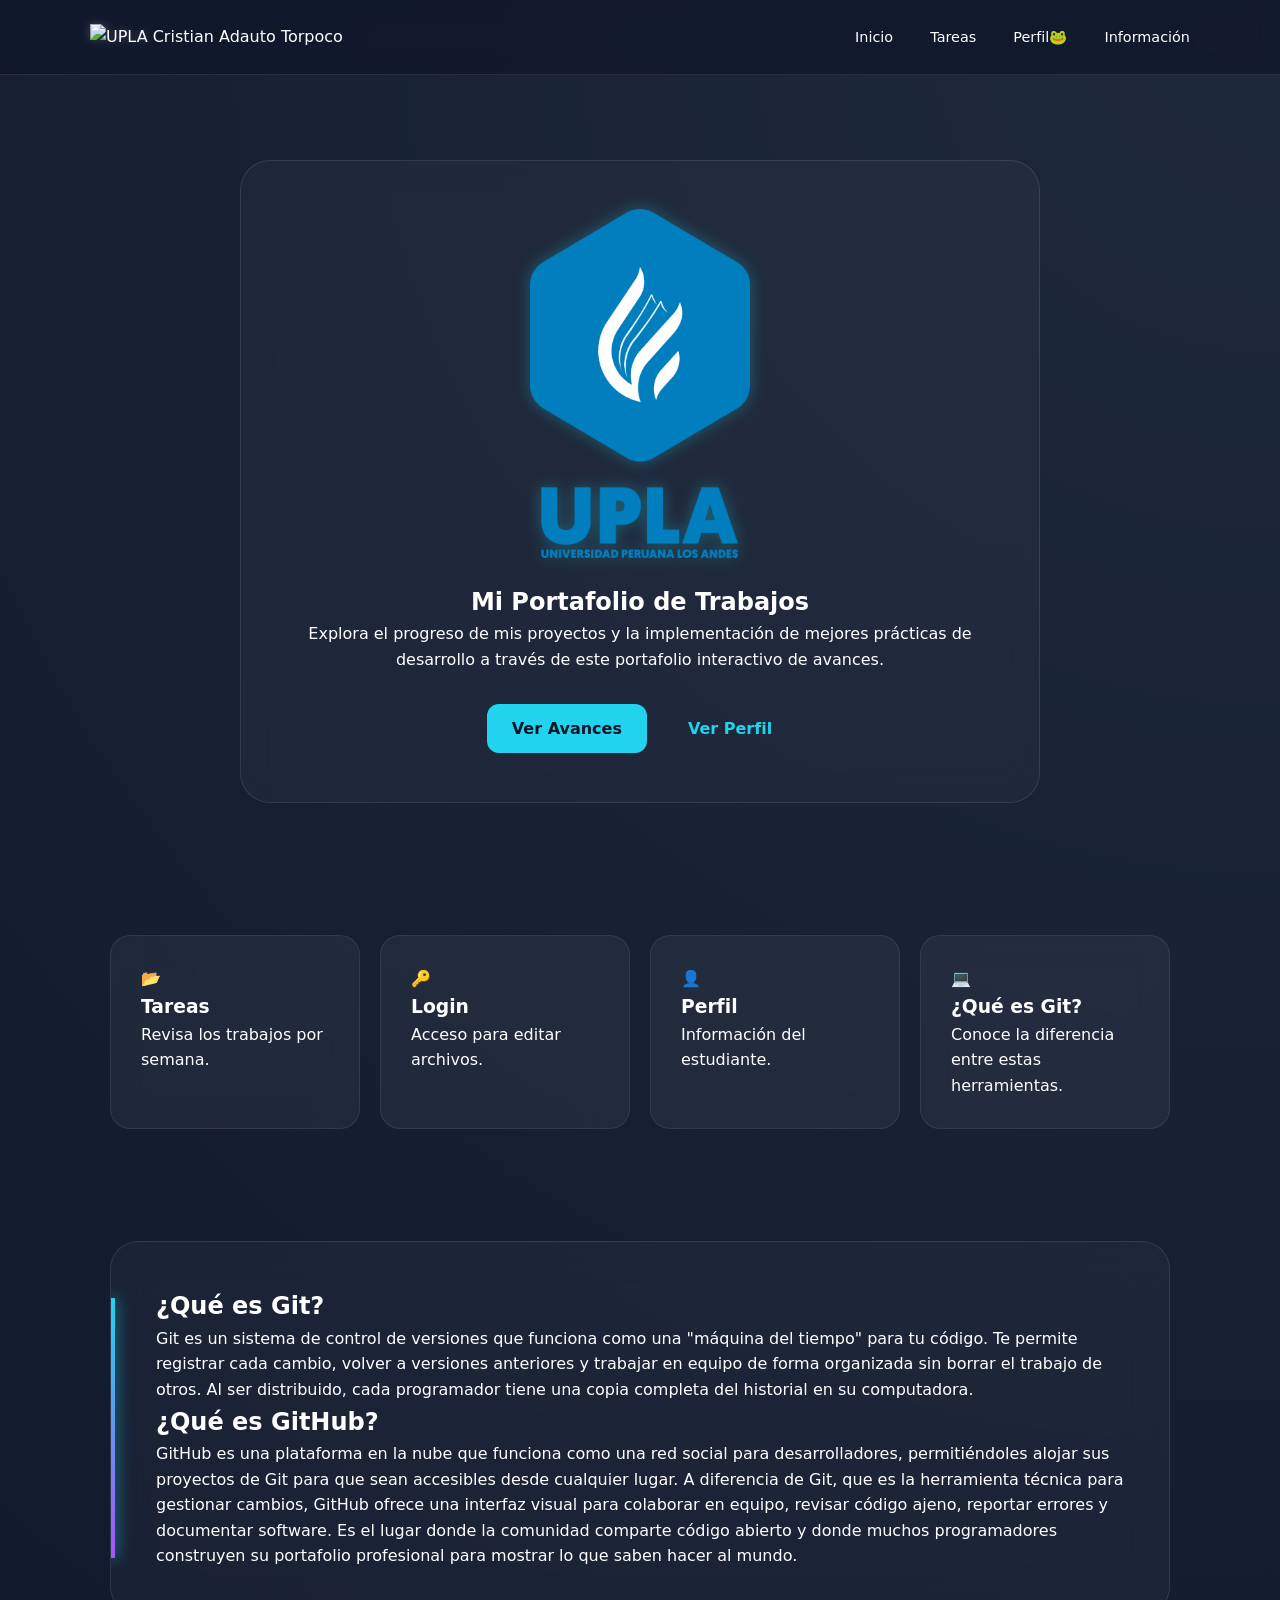
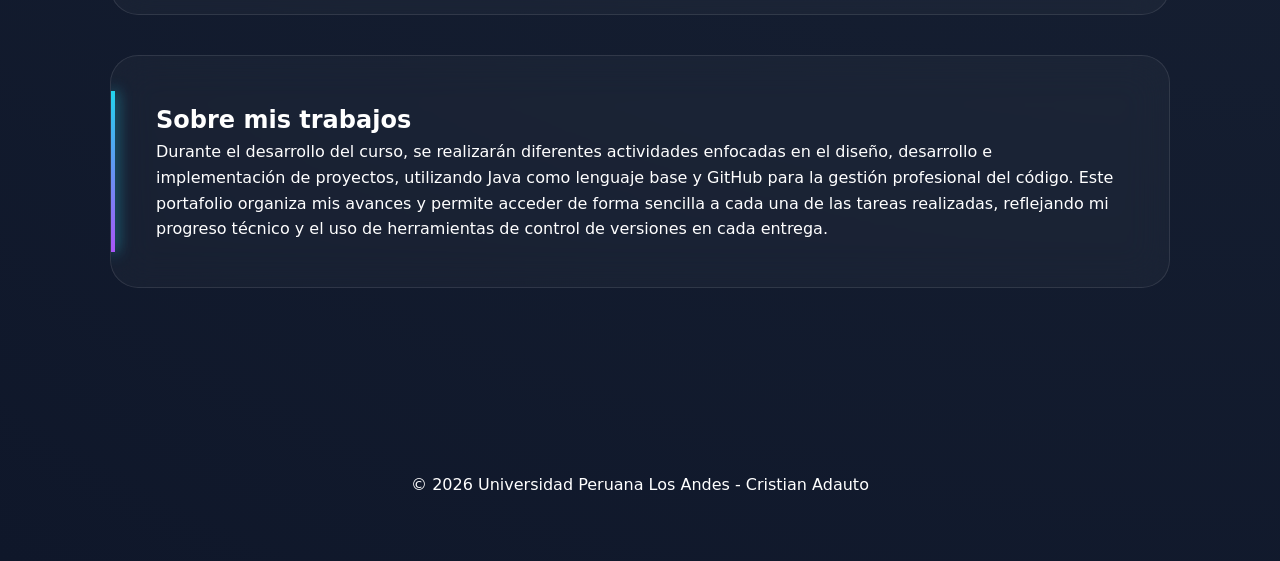
==== index.html @ 8ed3f62c "Update index.html" ====
<!DOCTYPE html>
<html lang="es">
<head>
    <meta charset="UTF-8">
    <meta name="viewport" content="width=device-width, initial-scale=1.0">
    <title>Mi Portafolio Profesional | UPLA</title>
    <link rel="stylesheet" href="style.css">
</head>
<body>

    <nav class="navbar animate-in">
        <div class="nav-container">
            <div class="brand-section">
                <img src="img/icono.png" alt="UPLA" class="nav-logo">
                <span class="user-name">Cristian Adauto Torpoco</span>
            </div>
                
            <div class="nav-links">
                <a href="#inicio">Inicio</a>
                <a href="tareas.html">Tareas</a>
                <a href="perfil.html">Perfil🐸</a>
                <a href="#info">Información</a>
            </div>
        </div>
    </nav>

    <main class="main-wrapper">
        
        <section id="inicio" class="hero-section">
            <div class="hero-glass animate-in" style="animation-delay: 0.1s;">
                <img src="img/logoupla.png" alt="UPLA" class="hero-logo">
                <h1>Mi Portafolio de Trabajos</h1>
                <p>Explora el progreso de mis proyectos y la implementación de mejores prácticas de desarrollo a través de este portafolio interactivo de avances.</p>
                <div class="hero-actions">
                    <a href="tareas.html" class="btn-main">Ver Avances</a>
                    <a href="perfil.html" class="btn-sub">Ver Perfil</a>
                </div>
            </div>
        </section>

        <section class="quick-access">
            <a href="tareas.html" class="q-card animate-in" style="animation-delay: 0.2s; text-decoration: none; color: white;">
                <div class="q-icon">📂</div>
                <h3>Tareas</h3>
                <p>Revisa los trabajos por semana.</p>
            </a>
            <div class="q-card animate-in" style="animation-delay: 0.3s;">
                <div class="q-icon">🔑</div>
                <h3>Login</h3>
                <p>Acceso para editar archivos.</p>
            </div>
            <a href="perfil.html" class="q-card animate-in" style="animation-delay: 0.4s; text-decoration: none; color: white;">
                <div class="q-icon">👤</div>
                <h3>Perfil</h3>
                <p>Información del estudiante.</p>
            </a>
            <a href="#info" class="q-card animate-in" style="animation-delay: 0.5s; text-decoration: none; color: white;">
                <div class="q-icon">💻</div>
                <h3>¿Qué es Git?</h3>
                <p>Conoce la diferencia entre estas herramientas.</p>
            </a>
        </section>

        <section id="info" class="info-section">
            <div class="info-container">
                <article class="glass-card info-card animate-in" style="animation-delay: 0.6s;">
                    <div class="card-glow"></div> 
                    <div class="card-content">
                        <h2>¿Qué es Git?</h2>
                        <p>Git es un sistema de control de versiones que funciona como una "máquina del tiempo" para tu código. Te permite registrar cada cambio, volver a versiones anteriores y trabajar en equipo de forma organizada sin borrar el trabajo de otros. Al ser distribuido, cada programador tiene una copia completa del historial en su computadora.</p>
                        
                        <h2>¿Qué es GitHub?</h2>
                        <p>GitHub es una plataforma en la nube que funciona como una red social para desarrolladores, permitiéndoles alojar sus proyectos de Git para que sean accesibles desde cualquier lugar. A diferencia de Git, que es la herramienta técnica para gestionar cambios, GitHub ofrece una interfaz visual para colaborar en equipo, revisar código ajeno, reportar errores y documentar software. Es el lugar donde la comunidad comparte código abierto y donde muchos programadores construyen su portafolio profesional para mostrar lo que saben hacer al mundo.</p>
                    </div>
                </article>

                <article class="glass-card info-card animate-in" style="animation-delay: 0.8s;">
                    <div class="card-glow"></div>
                    <div class="card-content">
                        <h2>Sobre mis trabajos</h2>
                        <p>Durante el desarrollo del curso, se realizarán diferentes actividades enfocadas en el diseño, desarrollo e implementación de proyectos, utilizando Java como lenguaje base y GitHub para la gestión profesional del código. Este portafolio organiza mis avances y permite acceder de forma sencilla a cada una de las tareas realizadas, reflejando mi progreso técnico y el uso de herramientas de control de versiones en cada entrega.</p>
                    </div>
                </article>
            </div>
        </section>

    </main>

    <footer class="footer animate-in" style="animation-delay: 1s;">
        <p>© 2026 Universidad Peruana Los Andes - Cristian Adauto</p>
    </footer>

</body>
</html>
---- style.css ----
:root {
    --bg-dark: #0f172a;
    --accent-cyan: #22d3ee;
    --accent-purple: #a855f7;
    --glass-bg: rgba(255, 255, 255, 0.03);
    --glass-border: rgba(255, 255, 255, 0.1);
}

* {
    margin: 0;
    padding: 0;
    box-sizing: border-box;
    scroll-behavior: smooth;
}

body {
    background-color: var(--bg-dark);
    background-image: radial-gradient(circle at top right, #1e293b, #0f172a);
    color: white;
    font-family: 'Inter', system-ui, sans-serif;
    line-height: 1.6;
    overflow-x: hidden;
}

@keyframes fadeInUp {
    from {
        opacity: 0;
        transform: translateY(40px);
    }
    to {
        opacity: 1;
        transform: translateY(0);
    }
}

.animate-in {
    opacity: 0;
    animation: fadeInUp 1s ease forwards;
}

.navbar {
    position: fixed;
    top: 0;
    width: 100%;
    padding: 1.5rem;
    background: rgba(15, 23, 42, 0.8);
    backdrop-filter: blur(10px);
    z-index: 1000;
    border-bottom: 1px solid var(--glass-border);
    animation: fadeInUp 0.8s ease forwards;
}

.nav-container {
    max-width: 1100px;
    margin: 0 auto;
    display: flex;
    justify-content: space-between;
    align-items: center;
}

.nav-links a {
    color: white;
    text-decoration: none;
    margin-left: 2rem;
    font-size: 0.9rem;
    transition: color 0.3s;
}

.nav-links a:hover {
    color: var(--accent-cyan);
}

.hero-section {
    padding: 160px 20px 100px;
    display: flex;
    justify-content: center;
}

.hero-glass {
    background: var(--glass-bg);
    border: 1px solid var(--glass-border);
    backdrop-filter: blur(15px);
    padding: 3rem;
    border-radius: 30px;
    text-align: center;
    max-width: 800px;
    display: flex;
    flex-direction: column;
    align-items: center;
    animation: fadeInUp 1s ease 0.2s forwards;
    opacity: 0;
}

.hero-logo {
    width: 220px;          
    height: auto;          
    margin-bottom: 25px;
    
    filter: drop-shadow(0 0 8px rgba(34, 211, 238, 0.3)); 
    
    transition: filter 0.5s ease, transform 0.3s ease;
    cursor: pointer;
}

.hero-logo:hover {
    /* Combinamos dos capas: una intensa cerca del borde y una muy difuminada afuera */
    filter: drop-shadow(0 0 5px var(--accent-cyan)) 
            drop-shadow(0 0 15px var(--accent-cyan)); /* Sombra más amplia = Brillo más suave [cite: 988, 991] */
            
    transform: scale(1.01); /* Pequeño realce visual */
}
.hero-actions {
    margin-top: 30px;      /* Reducido de 60px a 30px para subir los botones [cite: 259, 290] */
    display: flex;
    gap: 20px;            /* Espacio horizontal entre botones */
    justify-content: center;
    align-items: center;  /* Esto asegura que "Ver Perfil" no esté más arriba ni más abajo  */
}

.btn-main {
    background: var(--accent-cyan);
    color: var(--bg-dark);
    padding: 12px 25px;   /* Padding equilibrado */
    border-radius: 12px;
    text-decoration: none;
    font-weight: bold;
    display: inline-block;
    transition: 0.3s ease;
}

.btn-main:hover {
    transform: translateY(-3px);
    box-shadow: 0 10px 20px rgba(34, 211, 238, 0.2);
}

.btn-sub {
    color: var(--accent-cyan);
    text-decoration: none;
    font-weight: bold;
    padding: 12px 20px;   /* Misma altura que el botón principal para que cuadre [cite: 291] */
    border-radius: 12px;
    border: 1px solid transparent; /* Para mantener el tamaño igual al principal */
    display: inline-block;
    transition: 0.3s ease;
}

/* 5. CARDS GENERALES (EFECTO PRO) */
.q-card,
.week-card {
    background: rgba(255, 255, 255, 0.05);
    backdrop-filter: blur(15px);
    border: 1px solid rgba(255, 255, 255, 0.08);
    border-radius: 20px;
    transition: all 0.35s ease;
    transform: translateY(0) scale(1);
}

/* Q CARDS */
.q-card {
    padding: 30px;
    opacity: 0;
    animation: fadeInUp 1s ease forwards;
}

/* WEEK CARDS */
.week-card {
    padding: 2rem;
    text-align: center;
    text-decoration: none;
    color: white;
    font-weight: bold;
    opacity: 0;
    animation: fadeInUp 1s ease forwards;
}

/* 🔥 EFECTO HOVER MODERNO */
.q-card:hover,
.week-card:hover {
    transform: translateY(-12px) scale(1.03);

    /* borde iluminado */
    border-color: #22d3ee;

    /* glow exterior */
    box-shadow:
        0 15px 35px rgba(0, 0, 0, 0.5),
        0 0 20px rgba(34, 211, 238, 0.4);

    /* efecto luz interna */
    background: rgba(255, 255, 255, 0.08);
}

/* 6. GRID */
.quick-access,
.weeks-grid {
    display: grid;
    grid-template-columns: repeat(auto-fit, minmax(200px, 1fr));
    gap: 20px;
}

.quick-access {
    max-width: 1100px;
    margin: 2rem auto;
    padding: 0 20px;
}

.weeks-section {
    max-width: 1100px;
    margin: 4rem auto;
    padding: 0 20px;
}

/* 7. INFO */
.info-section {
    padding: 80px 20px;
    max-width: 1100px;
    margin: 0 auto;
}

.glass-card {
    background: var(--glass-bg);
    backdrop-filter: blur(20px);
    border: 1px solid var(--glass-border);
    border-radius: 28px;
    padding: 45px;
    position: relative;
    overflow: hidden;
    margin-bottom: 40px;
    transition: 0.4s;
    opacity: 0;
    animation: fadeInUp 1s ease forwards;
}

.card-glow {
    position: absolute;
    left: 0;
    top: 15%;
    height: 70%;
    width: 4px;
    background: linear-gradient(to bottom, var(--accent-cyan), var(--accent-purple));
    box-shadow: 0 0 15px var(--accent-cyan);
    transition: 0.4s;
}

.glass-card:hover {
    transform: translateY(-10px);
    box-shadow: 0 10px 25px rgba(0,0,0,0.4);
}

.glass-card:hover .card-glow {
    height: 100%;
    top: 0;
}

/* 8. FOOTER */
.footer {
    text-align: center;
    padding: 4rem;
    opacity: 0.6;
}

.week-card {
    box-shadow: 0 5px 15px rgba(0,0,0,0.3);
}

html {
    scroll-behavior: smooth; /* Esto hace que el salto entre secciones sea una animación suave */
}

/* ESTILOS ESPECÍFICOS PARA EL PERFIL */

/* Contenedor de la imagen para que sea circular */
.profile-container {
    width: 150px;
    height: 150px;
    margin: 0 auto;
    border-radius: 50%;
    padding: 5px;
    background: linear-gradient(45deg, var(--accent-cyan), var(--accent-purple));
    box-shadow: 0 0 20px rgba(34, 211, 238, 0.3);
}

.profile-img {
    width: 100%;
    height: 100%;
    object-fit: cover; /* Evita que la foto se estire */
    border-radius: 50%;
    border: 3px solid var(--bg-dark);
}

/* Texto de la carrera */
.career-title {
    color: var(--accent-cyan);
    font-weight: 600;
    font-size: 1.1rem;
    margin-bottom: 20px;
}

/* Bloque de biografía */
.profile-bio {
    text-align: center;
    max-width: 500px;
    margin: 0 auto;
    font-size: 0.95rem;
    line-height: 1.7;
    opacity: 0.9;
}

.profile-bio strong {
    color: white;
    border-bottom: 2px solid var(--accent-cyan);
}

/* DISEÑO ESPECÍFICO PARA PÁGINA DE PERFIL */

.profile-section {
    display: flex;
    flex-direction: column;
    align-items: center;
    padding-top: 120px; /* Espacio para que no choque con la navbar */
}

.profile-header {
    width: 100%;
    max-width: 800px;
    margin-bottom: -50px; /* Hace que la imagen "entre" un poco en la tarjeta de abajo */
    z-index: 1;
}

.profile-large-img {
    width: 100%;
    height: 500px; /* Altura fija para que se vea imponente */
    object-fit: cover; /* Recorta la imagen para que llene el espacio sin deformarse */
    border-radius: 20px;
    box-shadow: 0 10px 30px rgba(0, 0, 0, 0.5);
    border: 1px solid var(--glass-border);
}

.career-tag {
    color: var(--accent-cyan);
    font-weight: bold;
    margin-bottom: 20px;
    letter-spacing: 1px;
}

.profile-bio {
    line-height: 1.8;
    color: rgba(255, 255, 255, 0.9);
}

.profile-bio strong {
    color: var(--accent-cyan);
}

/* Responsivo para móviles */
@media (max-width: 768px) {
    .profile-large-img {
        height: 300px;
    }
    .profile-header {
        margin-bottom: 20px;
    }
}

.logo-name {
    display: flex;
    align-items: center;
    gap: 12px;           /* Espacio entre logo y nombre */
    font-weight: 600;
    font-size: 0.95rem;  /* Tamaño de la letra */
}

.nav-logo {
    height: 28px;        /* Altura pequeña y proporcional al texto */
    width: auto;         /* Mantiene la forma original del logo */
    object-fit: contain;
    filter: drop-shadow(0 0 5px rgba(255, 255, 255, 0.2)); /* Un brillo sutil opcional */
}
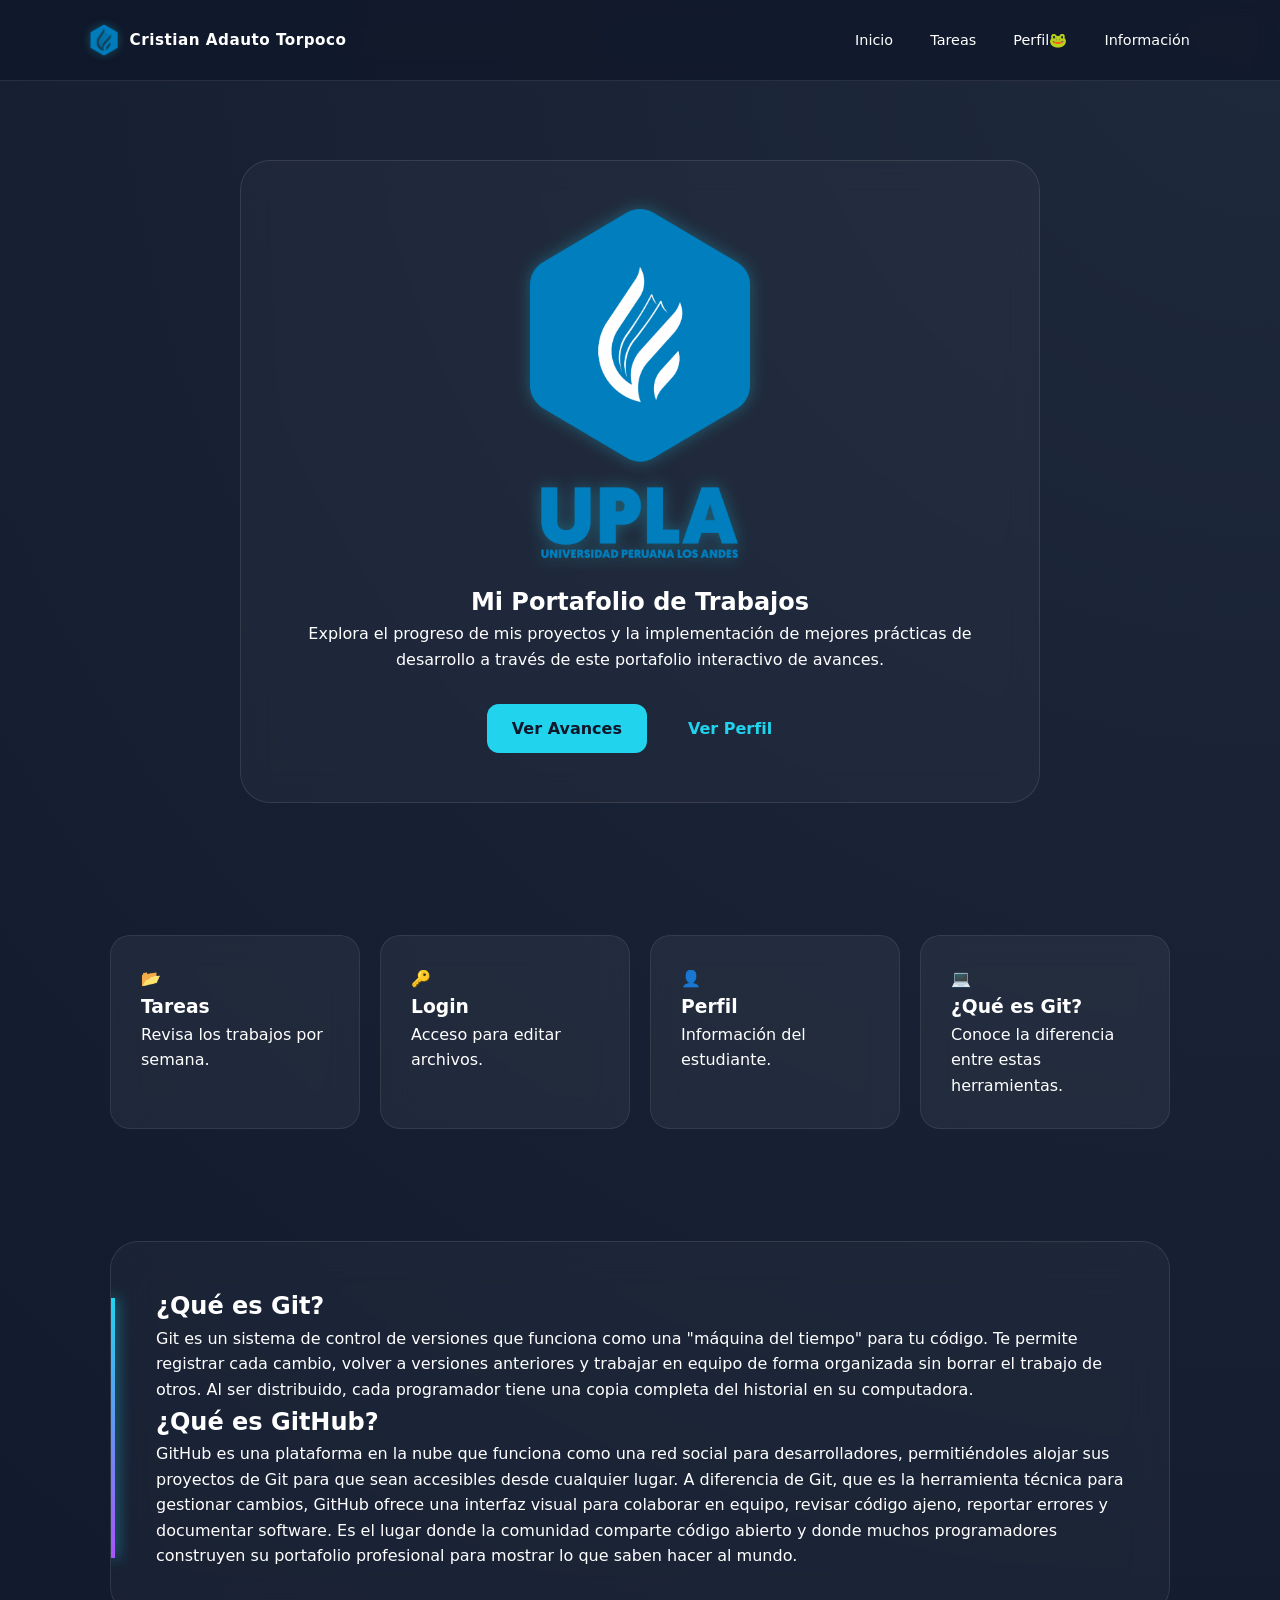
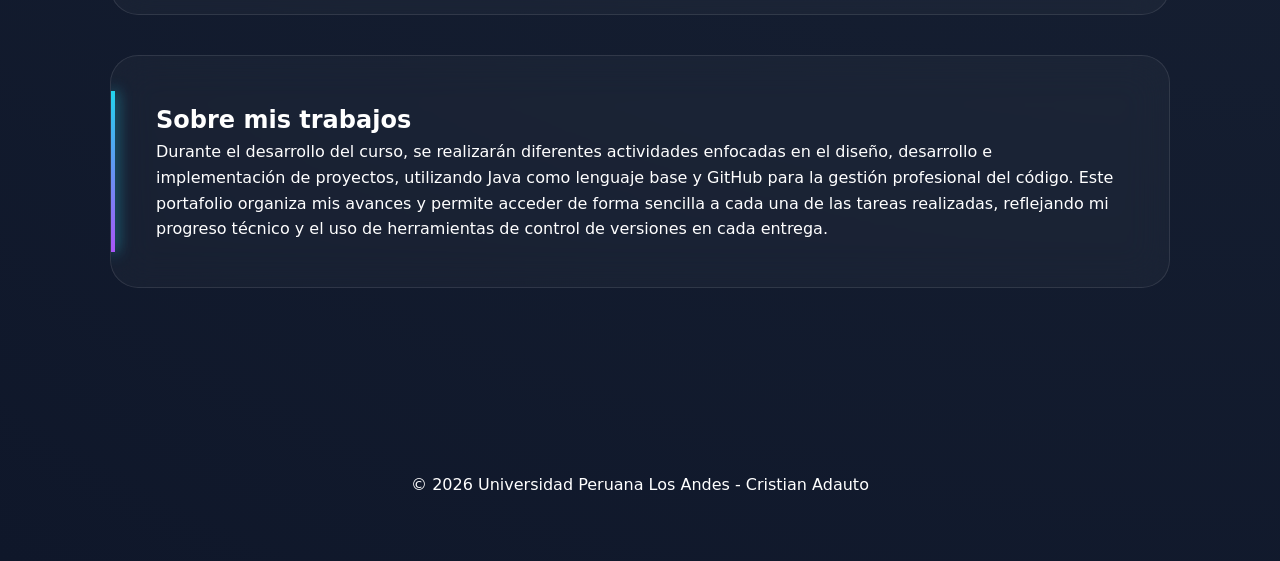
==== commit 9abbeb5c: "Update index.html" ====
--- a/index.html
+++ b/index.html
@@ -11,7 +11,7 @@
     <nav class="navbar animate-in">
         <div class="nav-container">
             <div class="brand-section">
-                <img src="img/icono.png" alt="UPLA" class="nav-logo">
+                <img src="img/iconook.png" alt="UPLA" class="nav-logo">
                 <span class="user-name">Cristian Adauto Torpoco</span>
             </div>
                 
--- a/style.css
+++ b/style.css
@@ -363,18 +363,38 @@
     }
 }
 
-.logo-name {
+/* Contenedor de Marca (Logo + Nombre) */
+.brand-section {
     display: flex;
     align-items: center;
-    gap: 12px;           /* Espacio entre logo y nombre */
+    gap: 12px; /* Espacio entre el logo y el nombre */
+}
+
+/* El logo rectangular/escudo sin círculo */
+.nav-logo {
+    height: 32px;        /* Altura controlada para que sea recíproca al texto */
+    width: auto;         /* Mantiene la proporción original */
+    object-fit: contain;
+    /* Un brillo sutil para que resalte en el fondo oscuro */
+    filter: drop-shadow(0 0 4px rgba(34, 211, 238, 0.3));
+}
+
+/* Tu nombre al lado del logo */
+.user-name {
+    color: white;
     font-weight: 600;
-    font-size: 0.95rem;  /* Tamaño de la letra */
-}
-
-.nav-logo {
-    height: 28px;        /* Altura pequeña y proporcional al texto */
-    width: auto;         /* Mantiene la forma original del logo */
-    object-fit: contain;
-    filter: drop-shadow(0 0 5px rgba(255, 255, 255, 0.2)); /* Un brillo sutil opcional */
-}
-
+    font-size: 0.95rem;
+    letter-spacing: 0.5px;
+    white-space: nowrap; /* Evita que el nombre se rompa en dos líneas */
+}
+
+/* Asegura que el contenedor principal mantenga los lados opuestos */
+.nav-container {
+    max-width: 1100px;
+    margin: 0 auto;
+    display: flex;
+    justify-content: space-between;
+    align-items: center;
+}
+
+
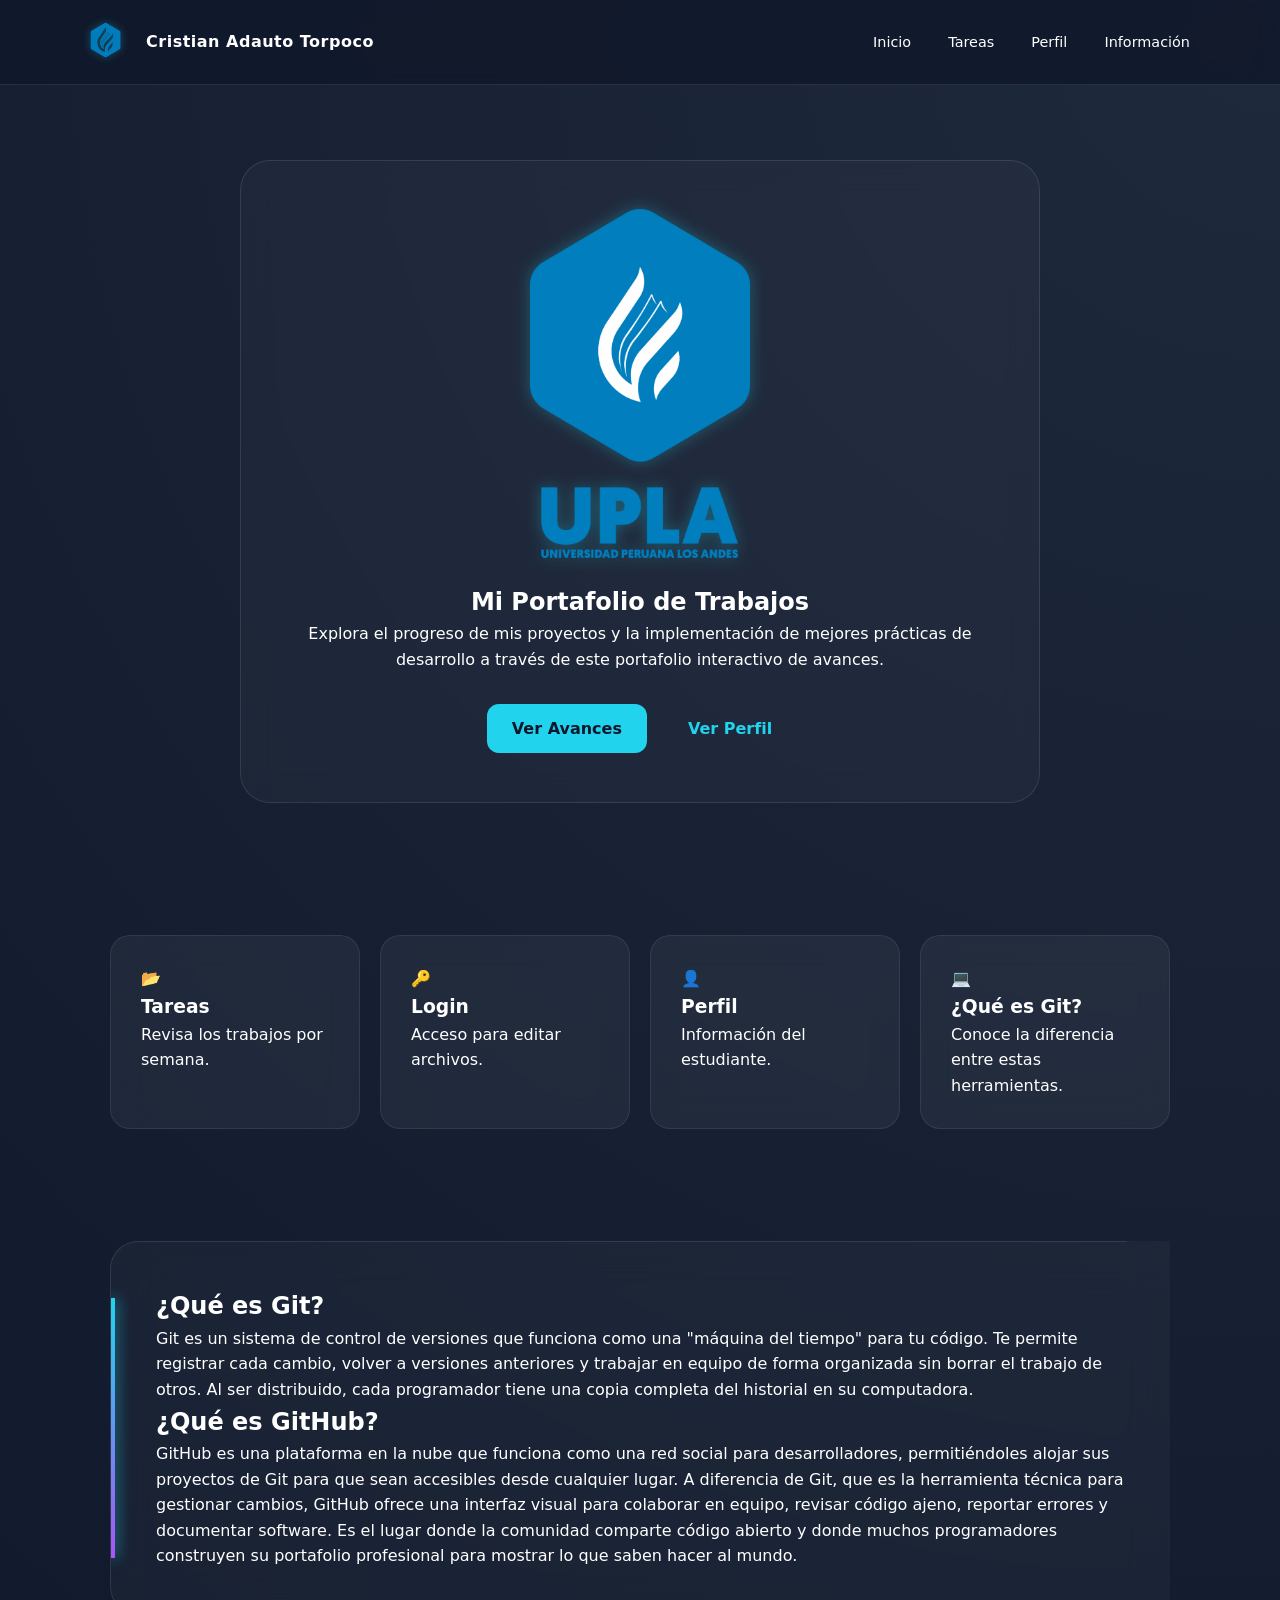
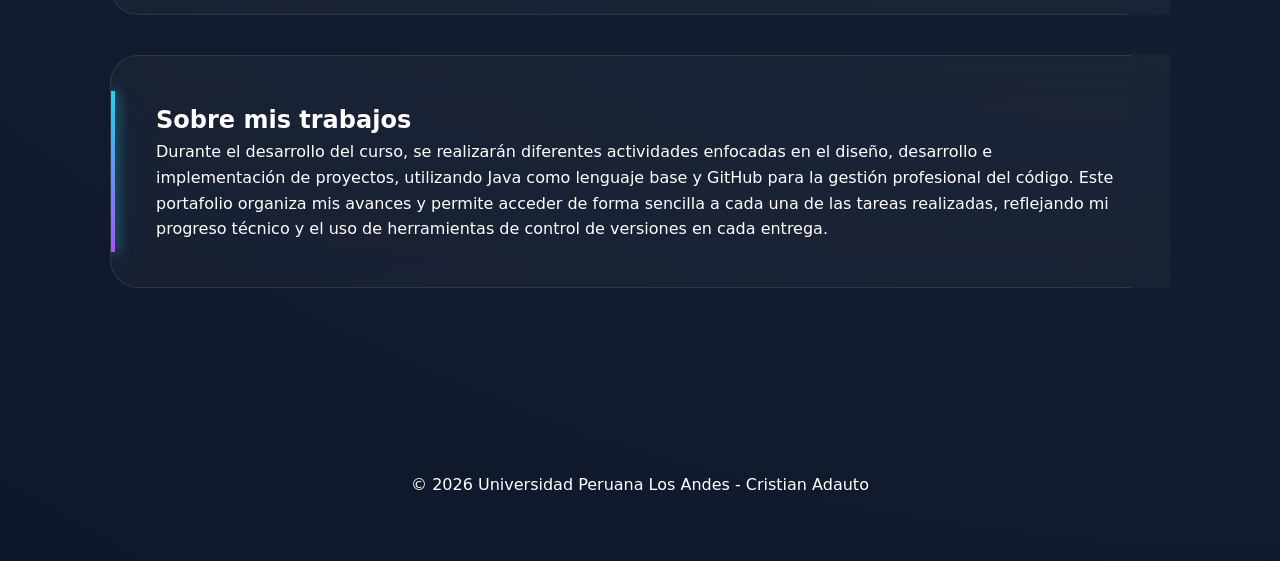
==== commit 188dff3c: "Update index.html" ====
--- a/index.html
+++ b/index.html
@@ -9,20 +9,21 @@
 <body>
 
     <nav class="navbar animate-in">
-        <div class="nav-container">
-            <div class="brand-section">
-                <img src="img/iconook.png" alt="UPLA" class="nav-logo">
-                <span class="user-name">Cristian Adauto Torpoco</span>
-            </div>
-                
-            <div class="nav-links">
-                <a href="#inicio">Inicio</a>
-                <a href="tareas.html">Tareas</a>
-                <a href="perfil.html">Perfil🐸</a>
-                <a href="#info">Información</a>
-            </div>
+    <div class="nav-container">
+        
+        <div class="brand-section">
+            <img src="img/iconook.png" alt="UPLA" class="nav-logo">
+            <span class="user-name">Cristian Adauto Torpoco</span>
         </div>
-    </nav>
+
+        <div class="nav-links">
+            <a href="#inicio">Inicio</a>
+            <a href="tareas.html">Tareas</a>
+            <a href="perfil.html">Perfil</a>
+            <a href="#info">Información</a>
+        </div>
+    </div>
+</nav>
 
     <main class="main-wrapper">
         
--- a/style.css
+++ b/style.css
@@ -367,25 +367,29 @@
 .brand-section {
     display: flex;
     align-items: center;
-    gap: 12px; /* Espacio entre el logo y el nombre */
+    gap: 25px; /* ¡Aquí está la magia! Lo subimos de 12px a 20px para separarlo más */
 }
 
 /* El logo rectangular/escudo sin círculo */
 .nav-logo {
-    height: 32px;        /* Altura controlada para que sea recíproca al texto */
-    width: auto;         /* Mantiene la proporción original */
+    height: 36px; 
+    width: auto;
     object-fit: contain;
-    /* Un brillo sutil para que resalte en el fondo oscuro */
+    display: block;
     filter: drop-shadow(0 0 4px rgba(34, 211, 238, 0.3));
+    
+    transform: translateY(-2px); 
 }
 
 /* Tu nombre al lado del logo */
 .user-name {
     color: white;
     font-weight: 600;
-    font-size: 0.95rem;
+    font-size: 1rem;     /* Tamaño estándar visible */
     letter-spacing: 0.5px;
-    white-space: nowrap; /* Evita que el nombre se rompa en dos líneas */
+    white-space: nowrap;
+    line-height: 1;      /* ¡CLAVE! Elimina el espacio invisible arriba y abajo de las letras */
+    margin: 0;
 }
 
 /* Asegura que el contenedor principal mantenga los lados opuestos */
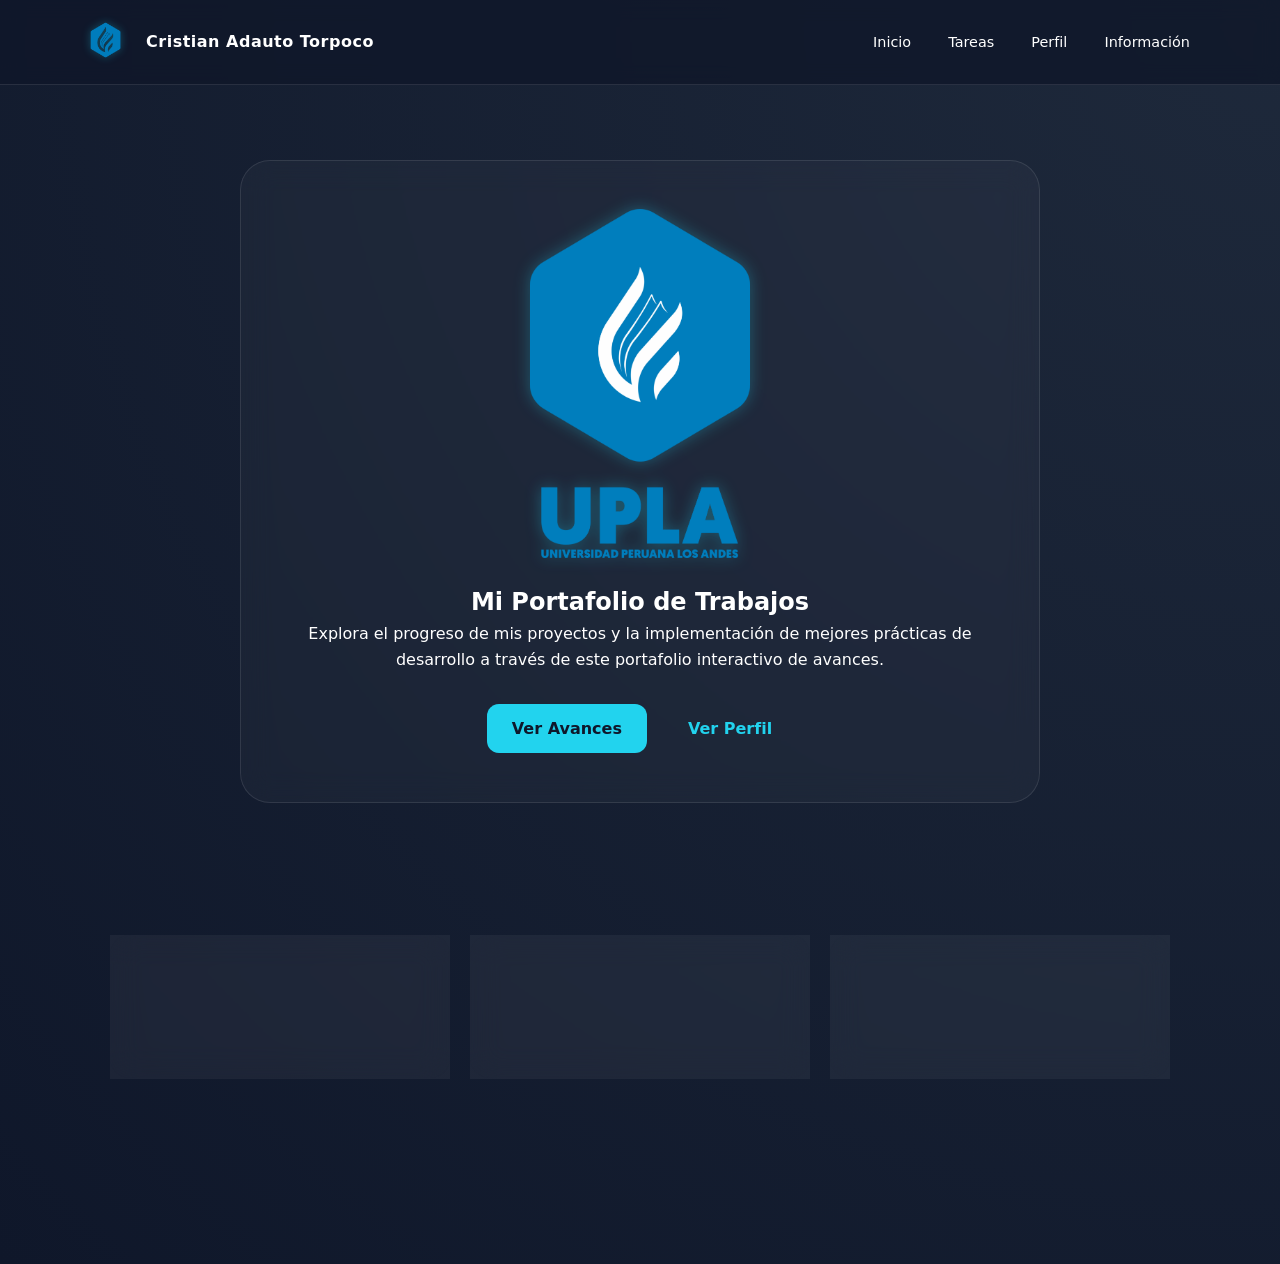
==== commit cd9960ce: "Update index.html" ====
--- a/index.html
+++ b/index.html
@@ -55,34 +55,6 @@
                 <h3>Perfil</h3>
                 <p>Información del estudiante.</p>
             </a>
-            <a href="#info" class="q-card animate-in" style="animation-delay: 0.5s; text-decoration: none; color: white;">
-                <div class="q-icon">💻</div>
-                <h3>¿Qué es Git?</h3>
-                <p>Conoce la diferencia entre estas herramientas.</p>
-            </a>
-        </section>
-
-        <section id="info" class="info-section">
-            <div class="info-container">
-                <article class="glass-card info-card animate-in" style="animation-delay: 0.6s;">
-                    <div class="card-glow"></div> 
-                    <div class="card-content">
-                        <h2>¿Qué es Git?</h2>
-                        <p>Git es un sistema de control de versiones que funciona como una "máquina del tiempo" para tu código. Te permite registrar cada cambio, volver a versiones anteriores y trabajar en equipo de forma organizada sin borrar el trabajo de otros. Al ser distribuido, cada programador tiene una copia completa del historial en su computadora.</p>
-                        
-                        <h2>¿Qué es GitHub?</h2>
-                        <p>GitHub es una plataforma en la nube que funciona como una red social para desarrolladores, permitiéndoles alojar sus proyectos de Git para que sean accesibles desde cualquier lugar. A diferencia de Git, que es la herramienta técnica para gestionar cambios, GitHub ofrece una interfaz visual para colaborar en equipo, revisar código ajeno, reportar errores y documentar software. Es el lugar donde la comunidad comparte código abierto y donde muchos programadores construyen su portafolio profesional para mostrar lo que saben hacer al mundo.</p>
-                    </div>
-                </article>
-
-                <article class="glass-card info-card animate-in" style="animation-delay: 0.8s;">
-                    <div class="card-glow"></div>
-                    <div class="card-content">
-                        <h2>Sobre mis trabajos</h2>
-                        <p>Durante el desarrollo del curso, se realizarán diferentes actividades enfocadas en el diseño, desarrollo e implementación de proyectos, utilizando Java como lenguaje base y GitHub para la gestión profesional del código. Este portafolio organiza mis avances y permite acceder de forma sencilla a cada una de las tareas realizadas, reflejando mi progreso técnico y el uso de herramientas de control de versiones en cada entrega.</p>
-                    </div>
-                </article>
-            </div>
         </section>
 
     </main>
--- a/style.css
+++ b/style.css
@@ -90,6 +90,13 @@
     align-items: center;
     animation: fadeInUp 1s ease 0.2s forwards;
     opacity: 0;
+}
+
+/
+.hero-glass p {
+    margin-top: 30px;   
+    margin-bottom: 20px; 
+    max-width: 600px;    
 }
 
 .hero-logo {
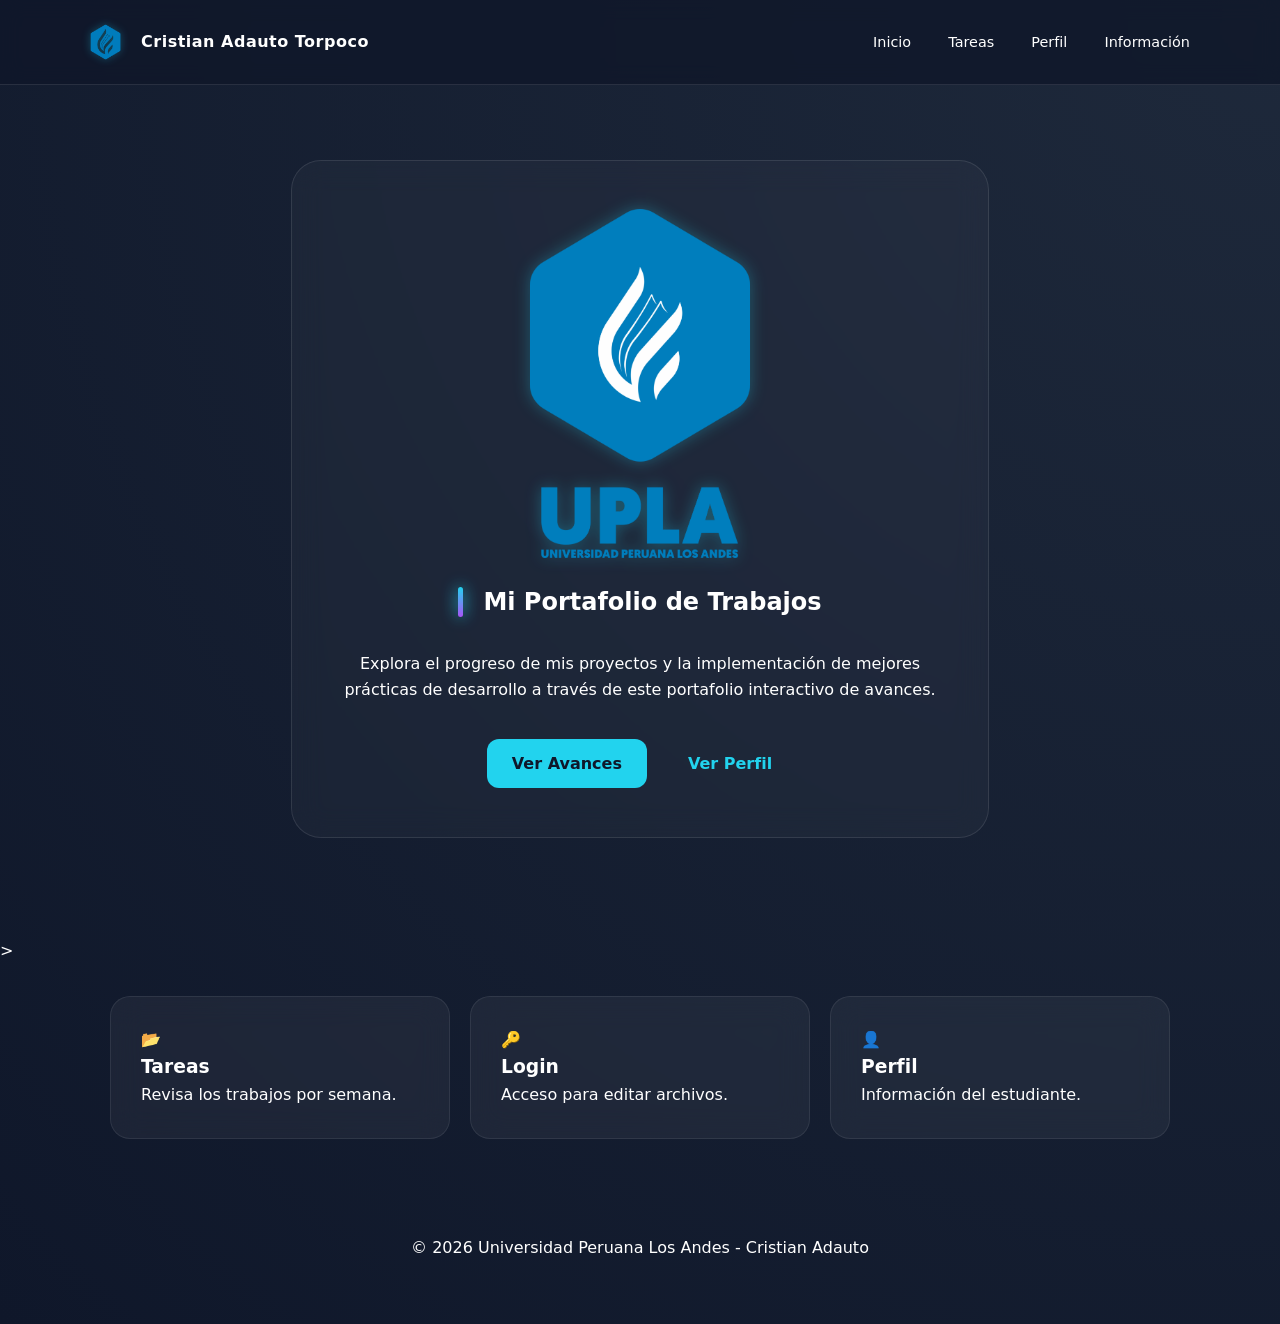
==== commit ab821d31: "Update index.html" ====
--- a/index.html
+++ b/index.html
@@ -27,17 +27,25 @@
 
     <main class="main-wrapper">
         
-        <section id="inicio" class="hero-section">
-            <div class="hero-glass animate-in" style="animation-delay: 0.1s;">
-                <img src="img/logoupla.png" alt="UPLA" class="hero-logo">
-                <h1>Mi Portafolio de Trabajos</h1>
-                <p>Explora el progreso de mis proyectos y la implementación de mejores prácticas de desarrollo a través de este portafolio interactivo de avances.</p>
-                <div class="hero-actions">
-                    <a href="tareas.html" class="btn-main">Ver Avances</a>
-                    <a href="perfil.html" class="btn-sub">Ver Perfil</a>
-                </div>
-            </div>
-        </section>
+      <section id="inicio" class="hero-section">
+    <div class="hero-glass animate-in" style="animation-delay: 0.1s;">
+        <img src="img/logoupla.png" alt="UPLA" class="hero-logo">
+        
+        <div class="title-container">
+            <div class="glow-line"></div>
+            <h1>Mi Portafolio de Trabajos</h1>
+        </div>
+
+        <p class="hero-description">
+            Explora el progreso de mis proyectos y la implementación de mejores prácticas de desarrollo a través de este portafolio interactivo de avances.
+        </p>
+
+        <div class="hero-actions">
+            <a href="tareas.html" class="btn-main">Ver Avances</a>
+            <a href="perfil.html" class="btn-sub">Ver Perfil</a>
+        </div>
+    </div>
+        </section>>
 
         <section class="quick-access">
             <a href="tareas.html" class="q-card animate-in" style="animation-delay: 0.2s; text-decoration: none; color: white;">
--- a/style.css
+++ b/style.css
@@ -1,4 +1,4 @@
-
+/* 1. VARIABLES DE COLOR Y CONFIGURACIÓN GLOBAL */
 :root {
     --bg-dark: #0f172a;
     --accent-cyan: #22d3ee;
@@ -23,15 +23,10 @@
     overflow-x: hidden;
 }
 
+/* 2. ANIMACIÓN DE ENTRADA */
 @keyframes fadeInUp {
-    from {
-        opacity: 0;
-        transform: translateY(40px);
-    }
-    to {
-        opacity: 1;
-        transform: translateY(0);
-    }
+    from { opacity: 0; transform: translateY(40px); }
+    to { opacity: 1; transform: translateY(0); }
 }
 
 .animate-in {
@@ -39,6 +34,7 @@
     animation: fadeInUp 1s ease forwards;
 }
 
+/* 3. NAVBAR Y LOGO SUPERIOR */
 .navbar {
     position: fixed;
     top: 0;
@@ -59,6 +55,31 @@
     align-items: center;
 }
 
+/* Estructura para el Logo de la UPLA y tu Nombre */
+.brand-section {
+    display: flex;
+    align-items: center;
+    gap: 20px; 
+}
+
+.nav-logo {
+    height: 36px; 
+    width: auto;
+    object-fit: contain;
+    display: block; 
+    filter: drop-shadow(0 0 4px rgba(34, 211, 238, 0.3));
+}
+
+.user-name {
+    color: white;
+    font-weight: 600;
+    font-size: 1rem;
+    letter-spacing: 0.5px;
+    white-space: nowrap;
+    line-height: 1; 
+    margin: 0;
+}
+
 .nav-links a {
     color: white;
     text-decoration: none;
@@ -71,6 +92,7 @@
     color: var(--accent-cyan);
 }
 
+/* 4. HERO SECTION (TARJETA PRINCIPAL) */
 .hero-section {
     padding: 160px 20px 100px;
     display: flex;
@@ -92,43 +114,60 @@
     opacity: 0;
 }
 
-/
-.hero-glass p {
-    margin-top: 30px;   
-    margin-bottom: 20px; 
-    max-width: 600px;    
-}
-
 .hero-logo {
-    width: 220px;          
-    height: auto;          
+    width: 220px;
+    height: auto;
     margin-bottom: 25px;
-    
-    filter: drop-shadow(0 0 8px rgba(34, 211, 238, 0.3)); 
-    
+    filter: drop-shadow(0 0 8px rgba(34, 211, 238, 0.3));
     transition: filter 0.5s ease, transform 0.3s ease;
     cursor: pointer;
 }
 
 .hero-logo:hover {
-    /* Combinamos dos capas: una intensa cerca del borde y una muy difuminada afuera */
-    filter: drop-shadow(0 0 5px var(--accent-cyan)) 
-            drop-shadow(0 0 15px var(--accent-cyan)); /* Sombra más amplia = Brillo más suave [cite: 988, 991] */
-            
-    transform: scale(1.01); /* Pequeño realce visual */
-}
+    filter: drop-shadow(0 0 5px var(--accent-cyan)) drop-shadow(0 0 15px var(--accent-cyan));
+    transform: scale(1.01);
+}
+
+/* === AQUÍ ESTÁ EL NUEVO EFECTO GLOW PARA TU TÍTULO === */
+.hero-glass h1 {
+    position: relative;
+    display: inline-block;
+    padding-left: 25px; /* Espacio para que quepa la barra */
+    margin-bottom: 5px;
+}
+
+.hero-glass h1::before {
+    content: ''; /* ¡Esto es vital para que la barra exista! */
+    position: absolute;
+    left: 0;
+    top: 10%;
+    height: 80%;
+    width: 5px;
+    background: linear-gradient(to bottom, var(--accent-cyan), var(--accent-purple));
+    box-shadow: 0 0 15px var(--accent-cyan);
+    border-radius: 10px;
+}
+
+/* === AQUÍ SE BAJA EL TEXTO DEL PÁRRAFO === */
+.hero-glass p {
+    margin-top: 25px; 
+    margin-bottom: 25px; 
+    line-height: 1.6;
+    max-width: 600px; /* Evita que el texto sea demasiado largo */
+}
+
 .hero-actions {
-    margin-top: 30px;      /* Reducido de 60px a 30px para subir los botones [cite: 259, 290] */
-    display: flex;
-    gap: 20px;            /* Espacio horizontal entre botones */
+    margin-top: 10px; 
+    display: flex;
+    gap: 20px; 
     justify-content: center;
-    align-items: center;  /* Esto asegura que "Ver Perfil" no esté más arriba ni más abajo  */
+    align-items: center; 
 }
 
 .btn-main {
     background: var(--accent-cyan);
     color: var(--bg-dark);
-    padding: 12px 25px;   /* Padding equilibrado */
+    padding: 12px 25px;
     border-radius: 12px;
     text-decoration: none;
     font-weight: bold;
@@ -145,14 +184,14 @@
     color: var(--accent-cyan);
     text-decoration: none;
     font-weight: bold;
-    padding: 12px 20px;   /* Misma altura que el botón principal para que cuadre [cite: 291] */
+    padding: 12px 20px;
     border-radius: 12px;
-    border: 1px solid transparent; /* Para mantener el tamaño igual al principal */
+    border: 1px solid transparent;
     display: inline-block;
     transition: 0.3s ease;
 }
 
-/* 5. CARDS GENERALES (EFECTO PRO) */
+/* 5. CARDS DE ACCESO RÁPIDO Y SEMANAS */
 .q-card,
 .week-card {
     background: rgba(255, 255, 255, 0.05);
@@ -163,14 +202,12 @@
     transform: translateY(0) scale(1);
 }
 
-/* Q CARDS */
 .q-card {
     padding: 30px;
     opacity: 0;
     animation: fadeInUp 1s ease forwards;
 }
 
-/* WEEK CARDS */
 .week-card {
     padding: 2rem;
     text-align: center;
@@ -179,26 +216,17 @@
     font-weight: bold;
     opacity: 0;
     animation: fadeInUp 1s ease forwards;
-}
-
-/* 🔥 EFECTO HOVER MODERNO */
+    box-shadow: 0 5px 15px rgba(0,0,0,0.3);
+}
+
 .q-card:hover,
 .week-card:hover {
     transform: translateY(-12px) scale(1.03);
-
-    /* borde iluminado */
     border-color: #22d3ee;
-
-    /* glow exterior */
-    box-shadow:
-        0 15px 35px rgba(0, 0, 0, 0.5),
-        0 0 20px rgba(34, 211, 238, 0.4);
-
-    /* efecto luz interna */
+    box-shadow: 0 15px 35px rgba(0, 0, 0, 0.5), 0 0 20px rgba(34, 211, 238, 0.4);
     background: rgba(255, 255, 255, 0.08);
 }
 
-/* 6. GRID */
 .quick-access,
 .weeks-grid {
     display: grid;
@@ -218,66 +246,43 @@
     padding: 0 20px;
 }
 
-/* 7. INFO */
+/* 6. INFO SECTION Y FOOTER */
 .info-section {
     padding: 80px 20px;
     max-width: 1100px;
     margin: 0 auto;
 }
 
-.glass-card {
-    background: var(--glass-bg);
-    backdrop-filter: blur(20px);
-    border: 1px solid var(--glass-border);
-    border-radius: 28px;
-    padding: 45px;
-    position: relative;
-    overflow: hidden;
-    margin-bottom: 40px;
-    transition: 0.4s;
-    opacity: 0;
-    animation: fadeInUp 1s ease forwards;
-}
-
-.card-glow {
-    position: absolute;
-    left: 0;
-    top: 15%;
-    height: 70%;
-    width: 4px;
-    background: linear-gradient(to bottom, var(--accent-cyan), var(--accent-purple));
-    box-shadow: 0 0 15px var(--accent-cyan);
-    transition: 0.4s;
-}
-
-.glass-card:hover {
-    transform: translateY(-10px);
-    box-shadow: 0 10px 25px rgba(0,0,0,0.4);
-}
-
-.glass-card:hover .card-glow {
-    height: 100%;
-    top: 0;
-}
-
-/* 8. FOOTER */
 .footer {
     text-align: center;
     padding: 4rem;
     opacity: 0.6;
 }
 
-.week-card {
-    box-shadow: 0 5px 15px rgba(0,0,0,0.3);
-}
-
-html {
-    scroll-behavior: smooth; /* Esto hace que el salto entre secciones sea una animación suave */
-}
-
-/* ESTILOS ESPECÍFICOS PARA EL PERFIL */
-
-/* Contenedor de la imagen para que sea circular */
+/* 7. ESTILOS ESPECÍFICOS PARA EL PERFIL */
+.profile-section {
+    display: flex;
+    flex-direction: column;
+    align-items: center;
+    padding-top: 120px; 
+}
+
+.profile-header {
+    width: 100%;
+    max-width: 800px;
+    margin-bottom: -50px; 
+    z-index: 1;
+}
+
+.profile-large-img {
+    width: 100%;
+    height: 500px; 
+    object-fit: cover; 
+    border-radius: 20px;
+    box-shadow: 0 10px 30px rgba(0, 0, 0, 0.5);
+    border: 1px solid var(--glass-border);
+}
+
 .profile-container {
     width: 150px;
     height: 150px;
@@ -291,67 +296,25 @@
 .profile-img {
     width: 100%;
     height: 100%;
-    object-fit: cover; /* Evita que la foto se estire */
+    object-fit: cover;
     border-radius: 50%;
     border: 3px solid var(--bg-dark);
 }
 
-/* Texto de la carrera */
-.career-title {
+.career-title, .career-tag {
     color: var(--accent-cyan);
-    font-weight: 600;
-    font-size: 1.1rem;
+    font-weight: bold;
     margin-bottom: 20px;
 }
 
-/* Bloque de biografía */
+.career-title { font-size: 1.1rem; }
+.career-tag { letter-spacing: 1px; }
+
 .profile-bio {
     text-align: center;
     max-width: 500px;
     margin: 0 auto;
     font-size: 0.95rem;
-    line-height: 1.7;
-    opacity: 0.9;
-}
-
-.profile-bio strong {
-    color: white;
-    border-bottom: 2px solid var(--accent-cyan);
-}
-
-/* DISEÑO ESPECÍFICO PARA PÁGINA DE PERFIL */
-
-.profile-section {
-    display: flex;
-    flex-direction: column;
-    align-items: center;
-    padding-top: 120px; /* Espacio para que no choque con la navbar */
-}
-
-.profile-header {
-    width: 100%;
-    max-width: 800px;
-    margin-bottom: -50px; /* Hace que la imagen "entre" un poco en la tarjeta de abajo */
-    z-index: 1;
-}
-
-.profile-large-img {
-    width: 100%;
-    height: 500px; /* Altura fija para que se vea imponente */
-    object-fit: cover; /* Recorta la imagen para que llene el espacio sin deformarse */
-    border-radius: 20px;
-    box-shadow: 0 10px 30px rgba(0, 0, 0, 0.5);
-    border: 1px solid var(--glass-border);
-}
-
-.career-tag {
-    color: var(--accent-cyan);
-    font-weight: bold;
-    margin-bottom: 20px;
-    letter-spacing: 1px;
-}
-
-.profile-bio {
     line-height: 1.8;
     color: rgba(255, 255, 255, 0.9);
 }
@@ -360,52 +323,9 @@
     color: var(--accent-cyan);
 }
 
-/* Responsivo para móviles */
 @media (max-width: 768px) {
-    .profile-large-img {
-        height: 300px;
-    }
-    .profile-header {
-        margin-bottom: 20px;
-    }
-}
-
-/* Contenedor de Marca (Logo + Nombre) */
-.brand-section {
-    display: flex;
-    align-items: center;
-    gap: 25px; /* ¡Aquí está la magia! Lo subimos de 12px a 20px para separarlo más */
-}
-
-/* El logo rectangular/escudo sin círculo */
-.nav-logo {
-    height: 36px; 
-    width: auto;
-    object-fit: contain;
-    display: block;
-    filter: drop-shadow(0 0 4px rgba(34, 211, 238, 0.3));
-    
-    transform: translateY(-2px); 
-}
-
-/* Tu nombre al lado del logo */
-.user-name {
-    color: white;
-    font-weight: 600;
-    font-size: 1rem;     /* Tamaño estándar visible */
-    letter-spacing: 0.5px;
-    white-space: nowrap;
-    line-height: 1;      /* ¡CLAVE! Elimina el espacio invisible arriba y abajo de las letras */
-    margin: 0;
-}
-
-/* Asegura que el contenedor principal mantenga los lados opuestos */
-.nav-container {
-    max-width: 1100px;
-    margin: 0 auto;
-    display: flex;
-    justify-content: space-between;
-    align-items: center;
-}
-
-
+    .profile-large-img { height: 300px; }
+    .profile-header { margin-bottom: 20px; }
+}
+
+
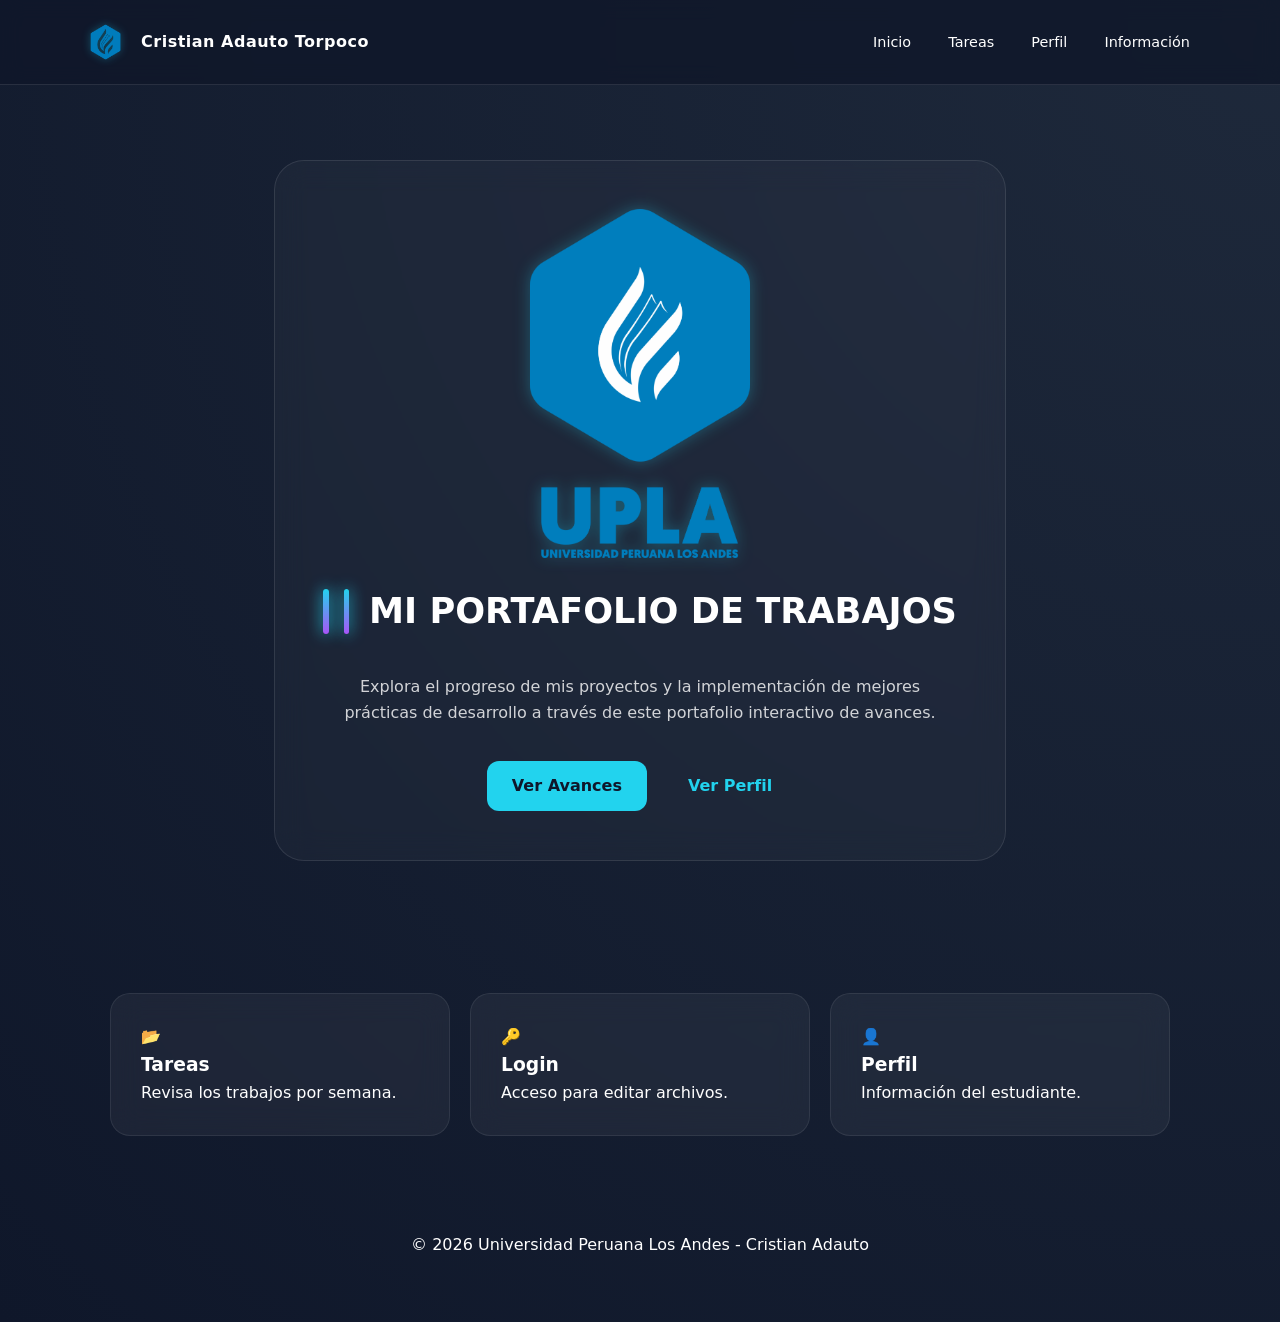
==== commit aaf75b20: "Update index.html" ====
--- a/index.html
+++ b/index.html
@@ -45,7 +45,7 @@
             <a href="perfil.html" class="btn-sub">Ver Perfil</a>
         </div>
     </div>
-        </section>>
+        </section>
 
         <section class="quick-access">
             <a href="tareas.html" class="q-card animate-in" style="animation-delay: 0.2s; text-decoration: none; color: white;">
--- a/style.css
+++ b/style.css
@@ -328,4 +328,34 @@
     .profile-header { margin-bottom: 20px; }
 }
 
-
+/* --- EFECTO DE BARRA LUMINOSA EN TÍTULO --- */
+.title-container {
+    display: flex;
+    align-items: center;
+    justify-content: center;
+    gap: 15px; /* Espacio entre la línea y el título */
+    margin-bottom: 5px;
+}
+
+.glow-line {
+    width: 6px;
+    height: 45px; /* Altura de la línea */
+    background: linear-gradient(to bottom, var(--accent-cyan), var(--accent-purple));
+    box-shadow: 0 0 15px var(--accent-cyan);
+    border-radius: 10px;
+}
+
+.title-container h1 {
+    margin: 0; /* Quitamos márgenes para que la línea no se mueva */
+    text-transform: uppercase;
+    font-size: 2.2rem;
+}
+
+/* --- AJUSTE DEL PÁRRAFO --- */
+.hero-description {
+    margin-top: 30px !important; /* Forzamos que baje el párrafo */
+    margin-bottom: 30px;
+    max-width: 600px;
+    line-height: 1.8;
+    color: rgba(255, 255, 255, 0.8);
+}
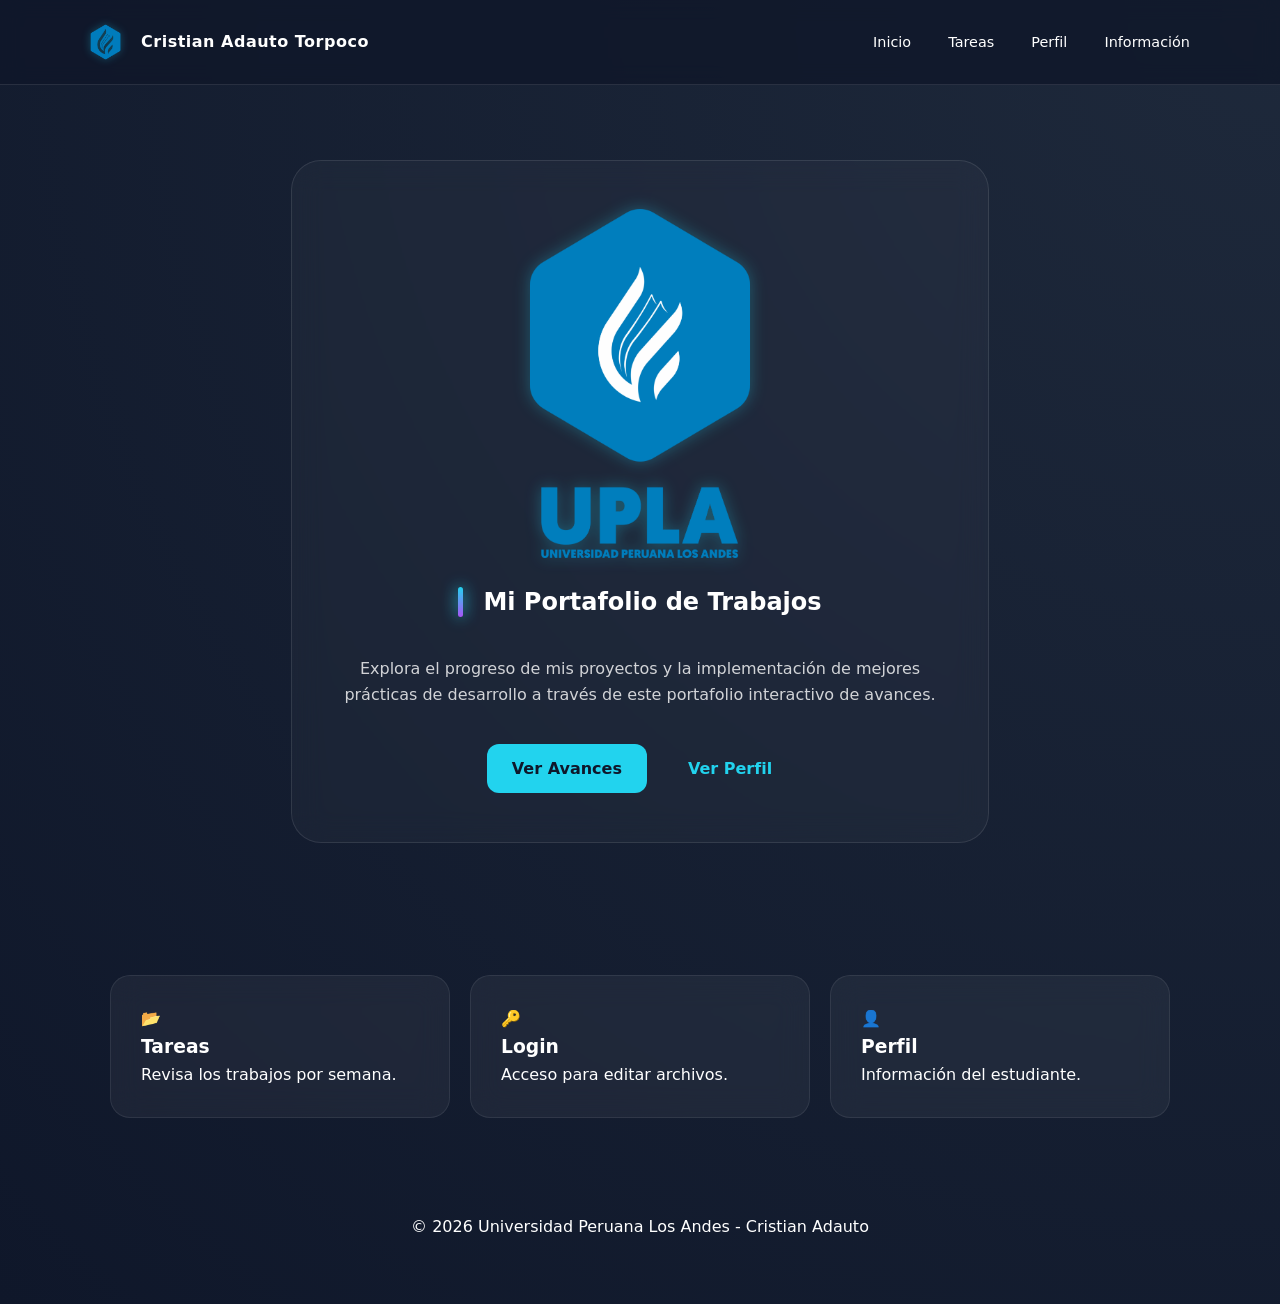
==== commit 047ccb22: "Update index.html" ====
--- a/index.html
+++ b/index.html
@@ -27,14 +27,12 @@
 
     <main class="main-wrapper">
         
-      <section id="inicio" class="hero-section">
+     <section id="inicio" class="hero-section">
     <div class="hero-glass animate-in" style="animation-delay: 0.1s;">
+        
         <img src="img/logoupla.png" alt="UPLA" class="hero-logo">
         
-        <div class="title-container">
-            <div class="glow-line"></div>
-            <h1>Mi Portafolio de Trabajos</h1>
-        </div>
+        <h1>Mi Portafolio de Trabajos</h1>
 
         <p class="hero-description">
             Explora el progreso de mis proyectos y la implementación de mejores prácticas de desarrollo a través de este portafolio interactivo de avances.
@@ -45,7 +43,7 @@
             <a href="perfil.html" class="btn-sub">Ver Perfil</a>
         </div>
     </div>
-        </section>
+</section>
 
         <section class="quick-access">
             <a href="tareas.html" class="q-card animate-in" style="animation-delay: 0.2s; text-decoration: none; color: white;">
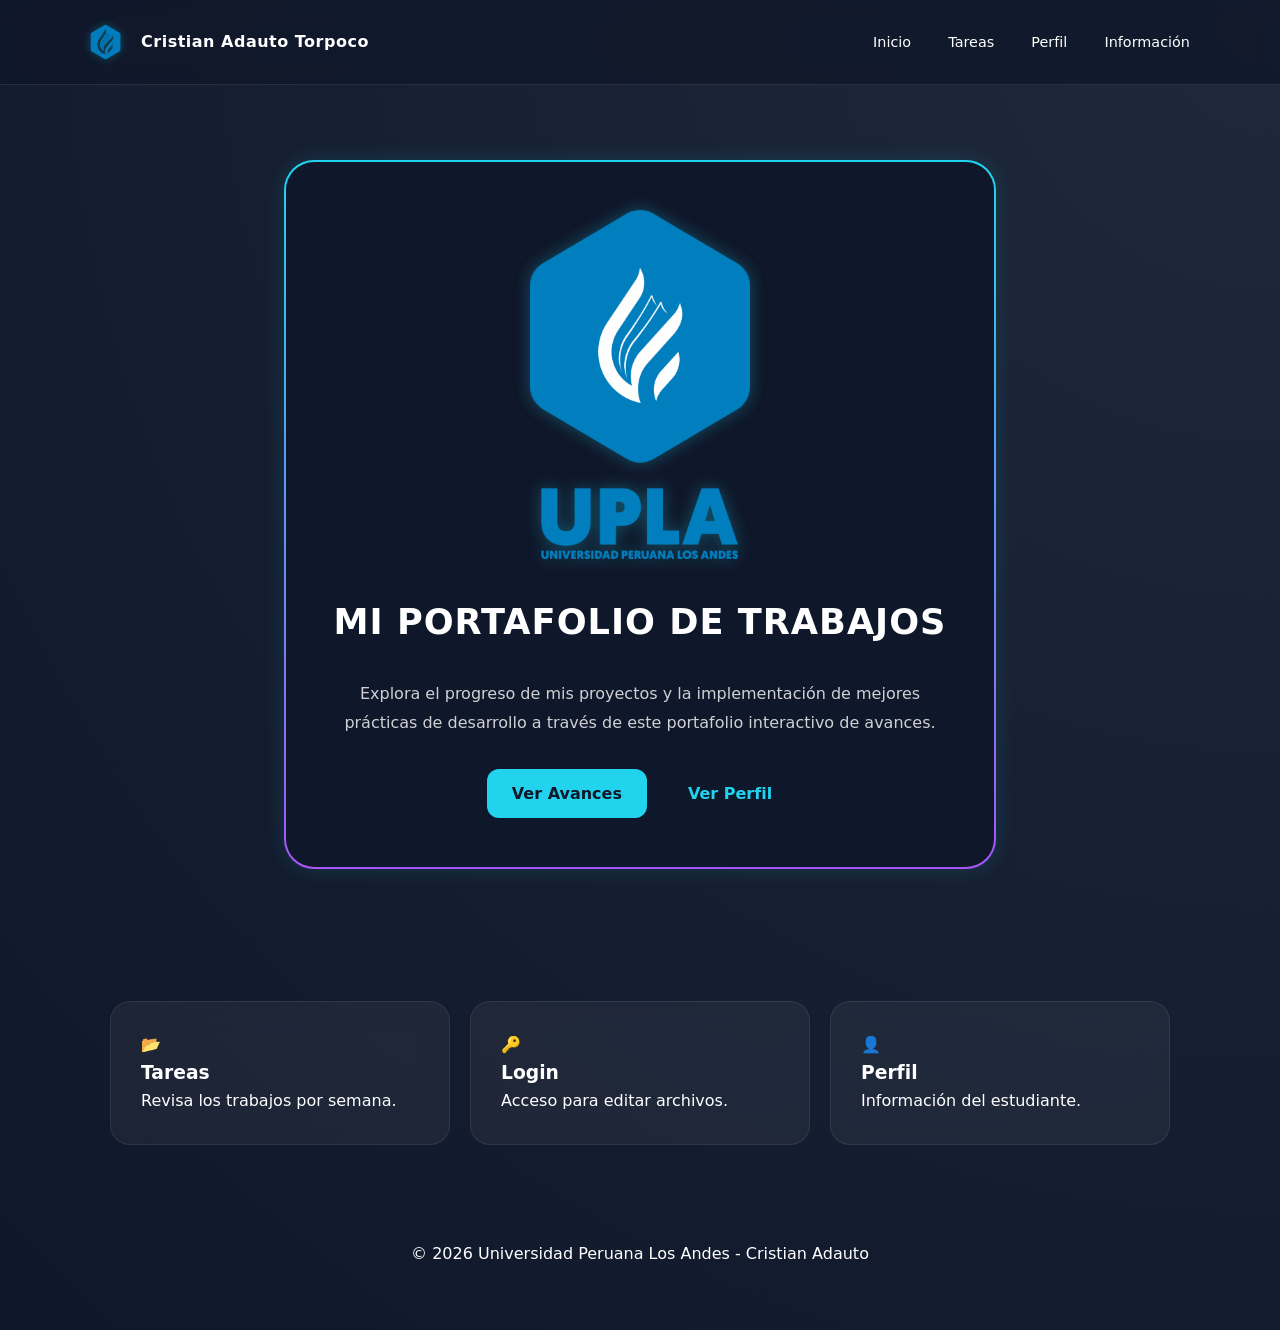
==== commit 908eb80a: "Update index.html" ====
--- a/index.html
+++ b/index.html
@@ -28,22 +28,22 @@
     <main class="main-wrapper">
         
      <section id="inicio" class="hero-section">
-    <div class="hero-glass animate-in" style="animation-delay: 0.1s;">
+        <div class="hero-glass animate-in" style="animation-delay: 0.1s;">
         
-        <img src="img/logoupla.png" alt="UPLA" class="hero-logo">
+            <img src="img/logoupla.png" alt="UPLA" class="hero-logo">
         
-        <h1>Mi Portafolio de Trabajos</h1>
+            <h1>Mi Portafolio de Trabajos</h1>
 
-        <p class="hero-description">
+            <p class="hero-description">
             Explora el progreso de mis proyectos y la implementación de mejores prácticas de desarrollo a través de este portafolio interactivo de avances.
-        </p>
+            </p>
 
-        <div class="hero-actions">
-            <a href="tareas.html" class="btn-main">Ver Avances</a>
-            <a href="perfil.html" class="btn-sub">Ver Perfil</a>
+            <div class="hero-actions">
+                <a href="tareas.html" class="btn-main">Ver Avances</a>
+                <a href="perfil.html" class="btn-sub">Ver Perfil</a>
+            </div>
         </div>
-    </div>
-</section>
+    </section>
 
         <section class="quick-access">
             <a href="tareas.html" class="q-card animate-in" style="animation-delay: 0.2s; text-decoration: none; color: white;">
--- a/style.css
+++ b/style.css
@@ -1,4 +1,4 @@
-/* 1. VARIABLES DE COLOR Y CONFIGURACIÓN GLOBAL */
+
 :root {
     --bg-dark: #0f172a;
     --accent-cyan: #22d3ee;
@@ -55,7 +55,6 @@
     align-items: center;
 }
 
-/* Estructura para el Logo de la UPLA y tu Nombre */
 .brand-section {
     display: flex;
     align-items: center;
@@ -100,8 +99,7 @@
 }
 
 .hero-glass {
-    background: var(--glass-bg);
-    border: 1px solid var(--glass-border);
+    background: var(--bg-dark); 
     backdrop-filter: blur(15px);
     padding: 3rem;
     border-radius: 30px;
@@ -112,6 +110,15 @@
     align-items: center;
     animation: fadeInUp 1s ease 0.2s forwards;
     opacity: 0;
+    position: relative;
+
+    /* BORDE DE COLORES INTEGRADO */
+    border: 2px solid transparent;
+    background-image: linear-gradient(var(--bg-dark), var(--bg-dark)), 
+                      linear-gradient(to bottom, var(--accent-cyan), var(--accent-purple));
+    background-origin: border-box;
+    background-clip: padding-box, border-box;
+    box-shadow: 0 0 20px rgba(34, 211, 238, 0.15);
 }
 
 .hero-logo {
@@ -128,36 +135,22 @@
     transform: scale(1.01);
 }
 
-/* === AQUÍ ESTÁ EL NUEVO EFECTO GLOW PARA TU TÍTULO === */
 .hero-glass h1 {
-    position: relative;
-    display: inline-block;
-    padding-left: 25px; /* Espacio para que quepa la barra */
-    margin-bottom: 5px;
-}
-
-.hero-glass h1::before {
-    content: ''; /* ¡Esto es vital para que la barra exista! */
-    position: absolute;
-    left: 0;
-    top: 10%;
-    height: 80%;
-    width: 5px;
-    background: linear-gradient(to bottom, var(--accent-cyan), var(--accent-purple));
-    box-shadow: 0 0 15px var(--accent-cyan);
-    border-radius: 10px;
-}
-
-/* === AQUÍ SE BAJA EL TEXTO DEL PÁRRAFO === */
-.hero-glass p {
-    margin-top: 25px; 
-    margin-bottom: 25px; 
-    line-height: 1.6;
-    max-width: 600px; /* Evita que el texto sea demasiado largo */
+    margin-top: 10px;
+    text-transform: uppercase;
+    font-size: 2.2rem;
+    letter-spacing: 1px;
+}
+
+.hero-description {
+    margin-top: 30px; 
+    margin-bottom: 30px;
+    color: rgba(255, 255, 255, 0.8);
+    line-height: 1.8;
+    max-width: 600px;
 }
 
 .hero-actions {
-    margin-top: 10px; 
     display: flex;
     gap: 20px; 
     justify-content: center;
@@ -327,35 +320,3 @@
     .profile-large-img { height: 300px; }
     .profile-header { margin-bottom: 20px; }
 }
-
-/* --- EFECTO DE BARRA LUMINOSA EN TÍTULO --- */
-.title-container {
-    display: flex;
-    align-items: center;
-    justify-content: center;
-    gap: 15px; /* Espacio entre la línea y el título */
-    margin-bottom: 5px;
-}
-
-.glow-line {
-    width: 6px;
-    height: 45px; /* Altura de la línea */
-    background: linear-gradient(to bottom, var(--accent-cyan), var(--accent-purple));
-    box-shadow: 0 0 15px var(--accent-cyan);
-    border-radius: 10px;
-}
-
-.title-container h1 {
-    margin: 0; /* Quitamos márgenes para que la línea no se mueva */
-    text-transform: uppercase;
-    font-size: 2.2rem;
-}
-
-/* --- AJUSTE DEL PÁRRAFO --- */
-.hero-description {
-    margin-top: 30px !important; /* Forzamos que baje el párrafo */
-    margin-bottom: 30px;
-    max-width: 600px;
-    line-height: 1.8;
-    color: rgba(255, 255, 255, 0.8);
-}
